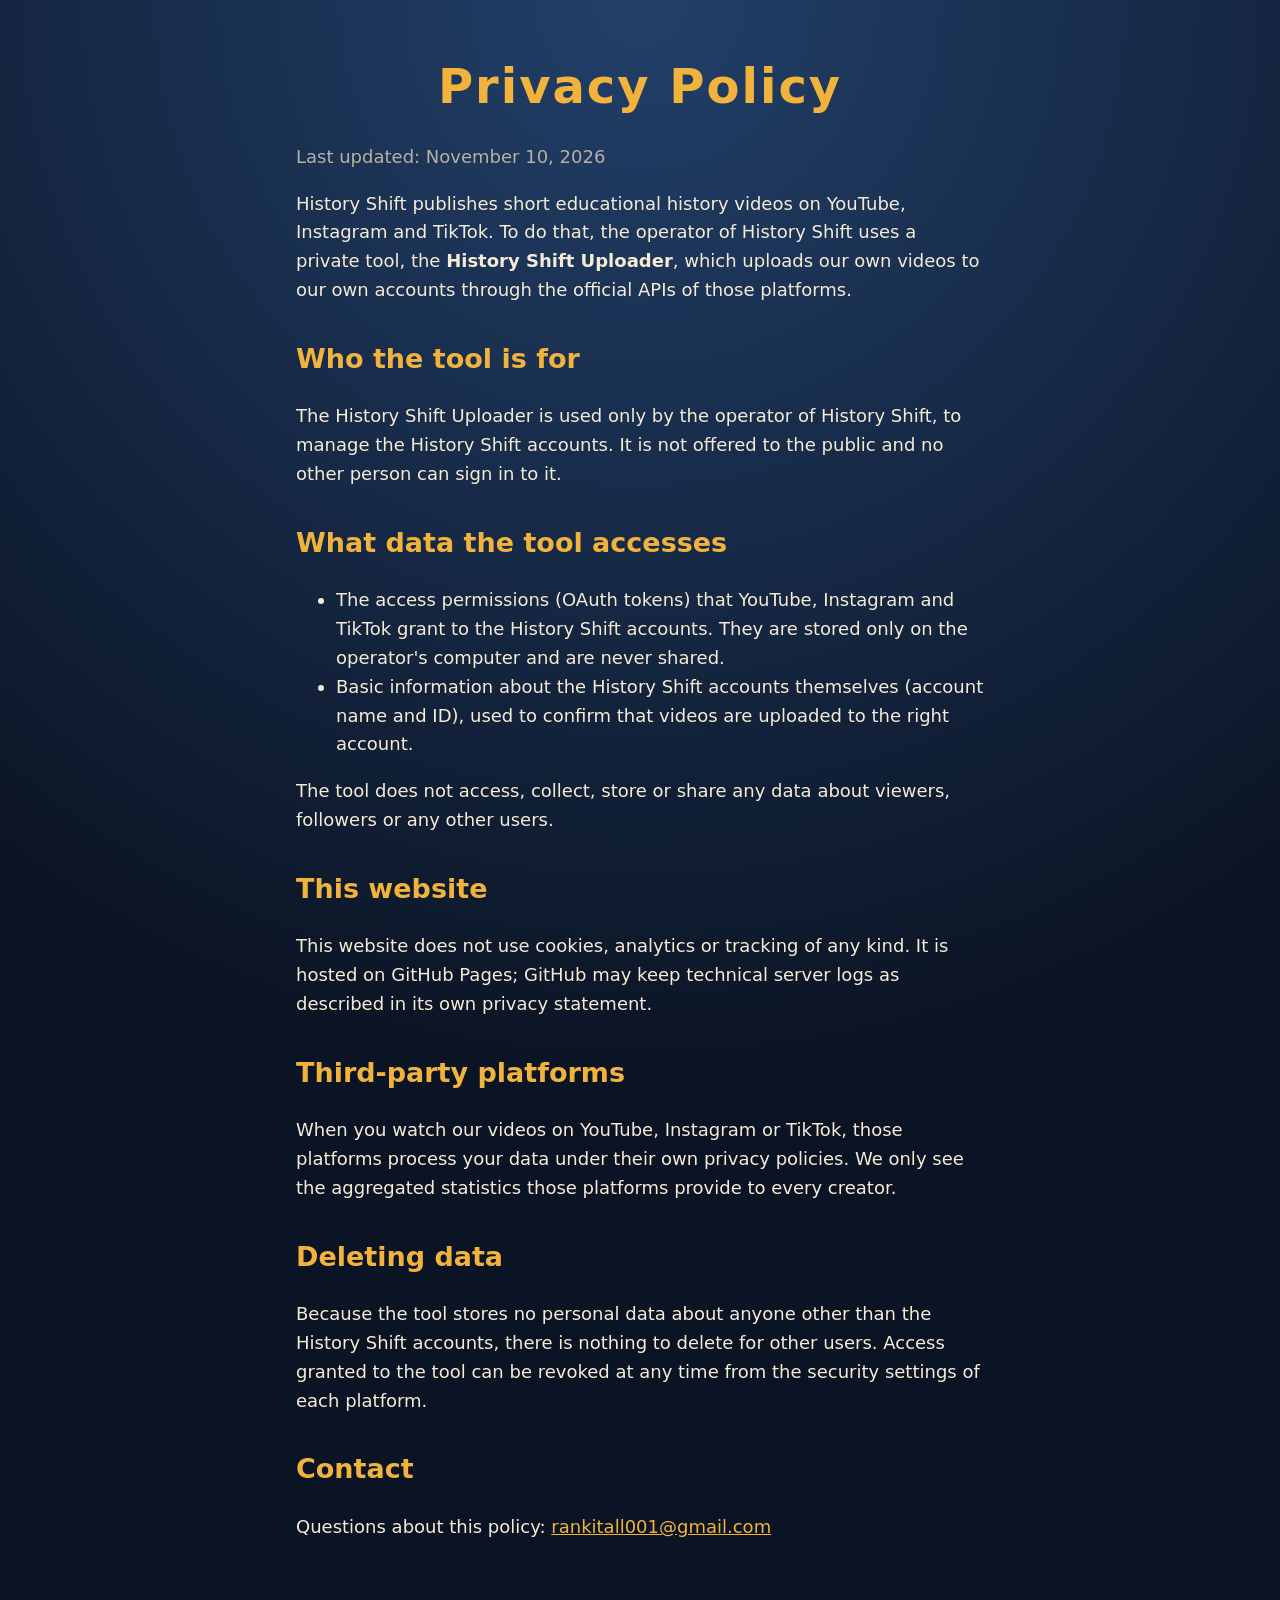
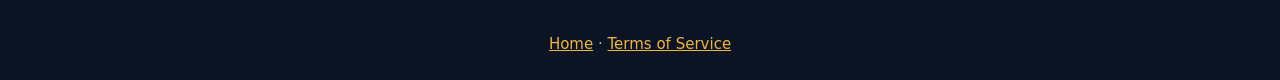
==== privacy.html @ b9410c6f "Web del canal: portada, política de privacidad y condiciones Necesarias para publicar las apps de su" ====
<!doctype html>
<html lang="en">
<head>
  <meta charset="utf-8">
  <meta name="viewport" content="width=device-width, initial-scale=1">
  <title>Privacy Policy · History Shift</title>
  <link rel="icon" href="perfil.png">
  <link rel="stylesheet" href="estilo.css">
</head>
<body>
  <main>
    <h1>Privacy Policy</h1>
    <p class="fecha">Last updated: November 10, 2026</p>

    <p>History Shift publishes short educational history videos on YouTube, Instagram and TikTok. To do that, the operator of History Shift uses a private tool, the <strong>History Shift Uploader</strong>, which uploads our own videos to our own accounts through the official APIs of those platforms.</p>

    <h2>Who the tool is for</h2>
    <p>The History Shift Uploader is used only by the operator of History Shift, to manage the History Shift accounts. It is not offered to the public and no other person can sign in to it.</p>

    <h2>What data the tool accesses</h2>
    <ul>
      <li>The access permissions (OAuth tokens) that YouTube, Instagram and TikTok grant to the History Shift accounts. They are stored only on the operator's computer and are never shared.</li>
      <li>Basic information about the History Shift accounts themselves (account name and ID), used to confirm that videos are uploaded to the right account.</li>
    </ul>
    <p>The tool does not access, collect, store or share any data about viewers, followers or any other users.</p>

    <h2>This website</h2>
    <p>This website does not use cookies, analytics or tracking of any kind. It is hosted on GitHub Pages; GitHub may keep technical server logs as described in its own privacy statement.</p>

    <h2>Third-party platforms</h2>
    <p>When you watch our videos on YouTube, Instagram or TikTok, those platforms process your data under their own privacy policies. We only see the aggregated statistics those platforms provide to every creator.</p>

    <h2>Deleting data</h2>
    <p>Because the tool stores no personal data about anyone other than the History Shift accounts, there is nothing to delete for other users. Access granted to the tool can be revoked at any time from the security settings of each platform.</p>

    <h2>Contact</h2>
    <p>Questions about this policy: <a href="mailto:rankitall001@gmail.com">rankitall001@gmail.com</a></p>
  </main>
  <footer><a href="index.html">Home</a> · <a href="terms.html">Terms of Service</a></footer>
</body>
</html>
---- estilo.css ----
:root {
  --fondo: #0b1424;
  --texto: #f6ebd6;
  --oro: #f2b33d;
  --tenue: #b8b0a2;
}
* { box-sizing: border-box; }
body {
  margin: 0;
  min-height: 100vh;
  display: flex;
  flex-direction: column;
  background: radial-gradient(circle at 50% 0%, #22406a 0%, var(--fondo) 60%);
  color: var(--texto);
  font: 18px/1.6 system-ui, -apple-system, "Segoe UI", sans-serif;
}
main { flex: 1; max-width: 720px; margin: 0 auto; padding: 48px 16px; }
.logo { display: block; margin: 0 auto 16px; }
h1 { text-align: center; color: var(--oro); font-size: 48px; letter-spacing: 2px; margin: 0; }
h2 { color: var(--oro); margin-top: 32px; }
.lema { text-align: center; font-weight: 700; margin-top: 4px; }
.enlaces { text-align: center; }
a { color: var(--oro); }
footer { text-align: center; padding: 24px 16px; color: var(--tenue); font-size: 15px; }
.fecha { color: var(--tenue); }
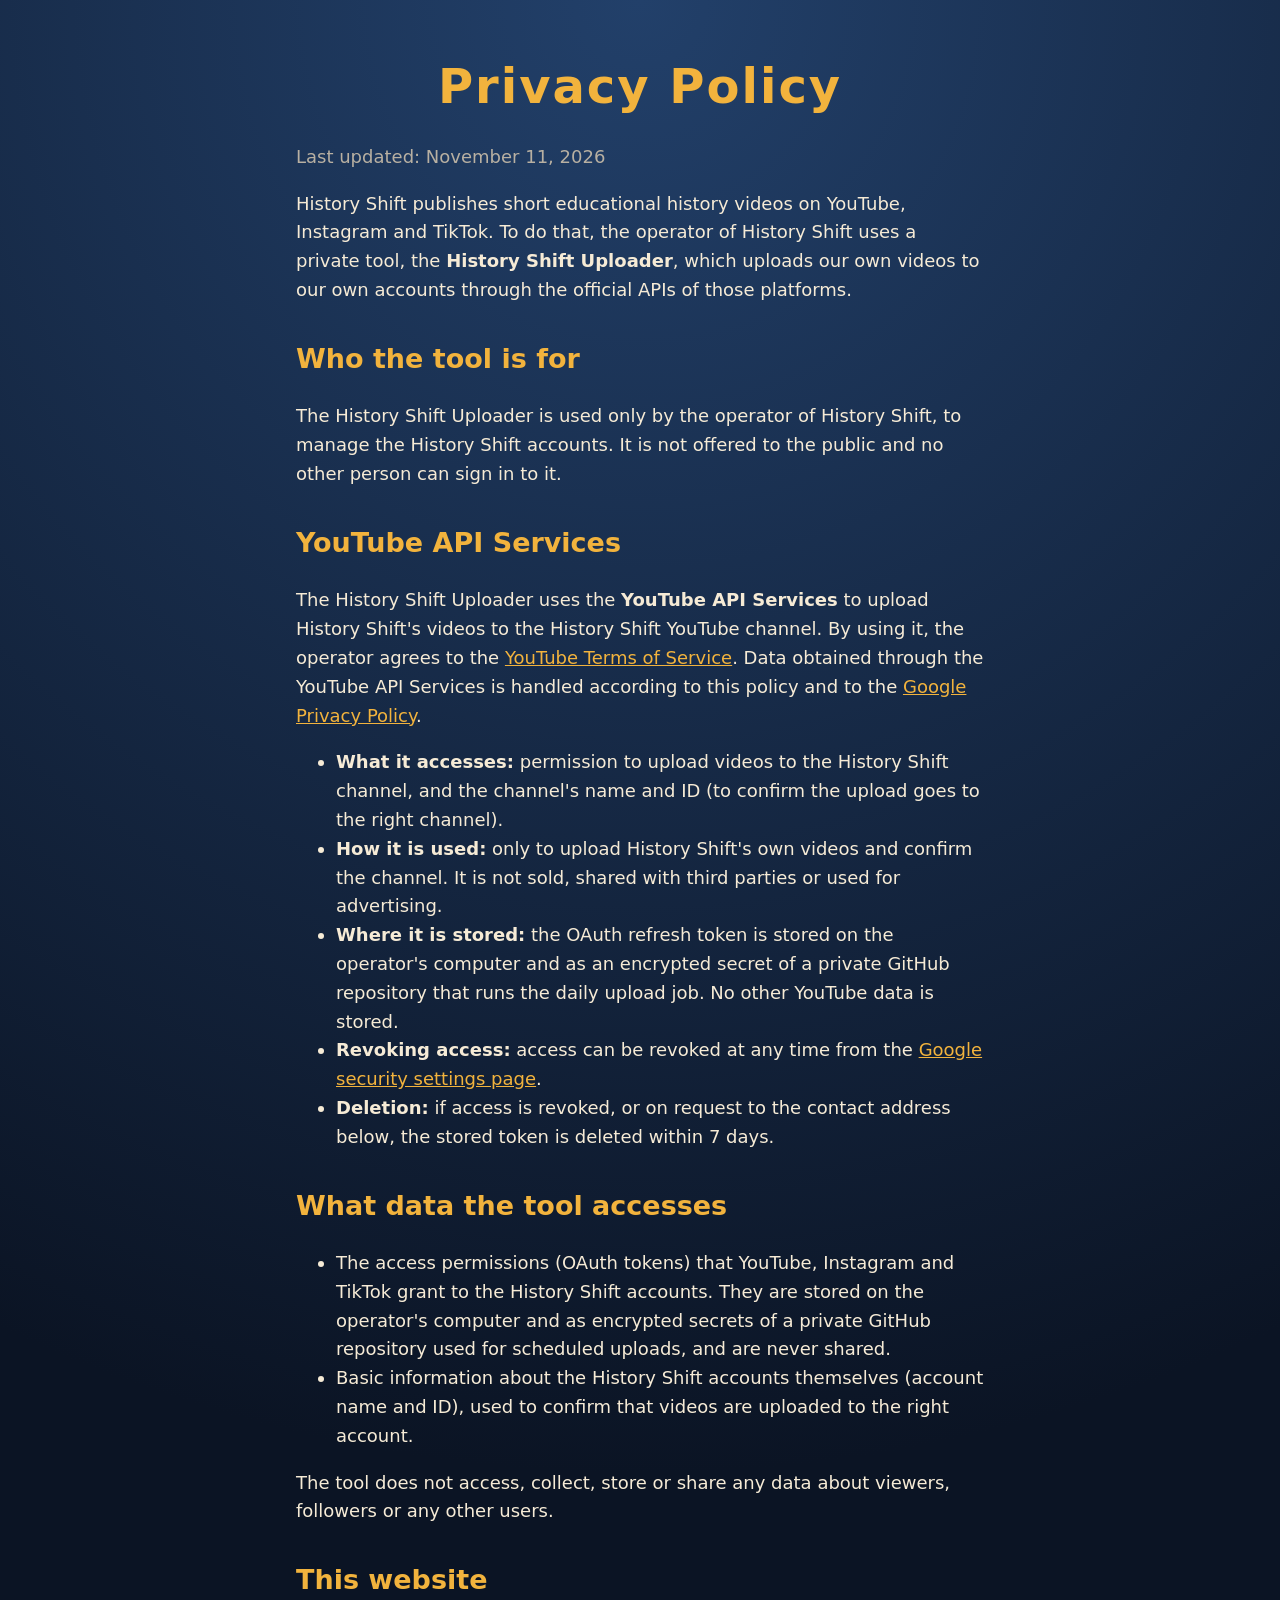
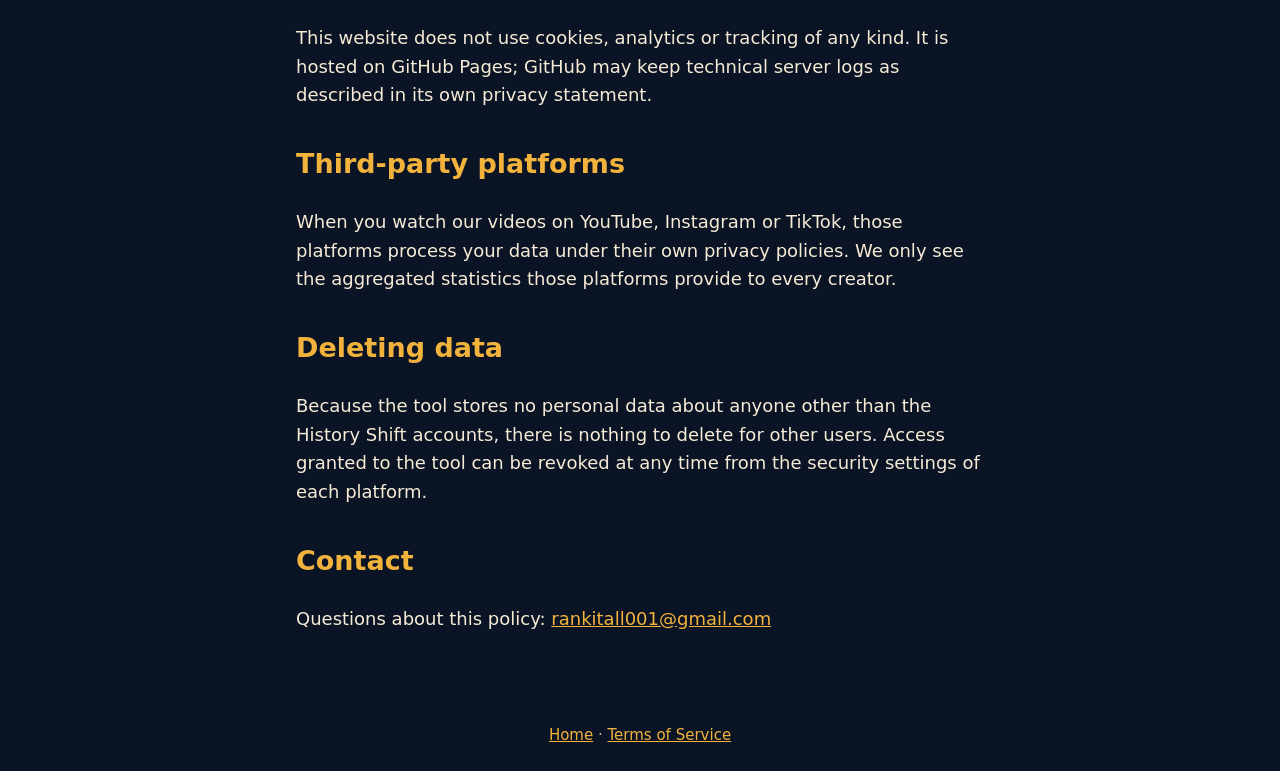
==== commit 2eff9790: "Web: enlaces y apartado de YouTube API Services para la auditoría YouTube exige que la política de p" ====
--- a/privacy.html
+++ b/privacy.html
@@ -10,16 +10,26 @@
 <body>
   <main>
     <h1>Privacy Policy</h1>
-    <p class="fecha">Last updated: November 10, 2026</p>
+    <p class="fecha">Last updated: November 11, 2026</p>
 
     <p>History Shift publishes short educational history videos on YouTube, Instagram and TikTok. To do that, the operator of History Shift uses a private tool, the <strong>History Shift Uploader</strong>, which uploads our own videos to our own accounts through the official APIs of those platforms.</p>
 
     <h2>Who the tool is for</h2>
     <p>The History Shift Uploader is used only by the operator of History Shift, to manage the History Shift accounts. It is not offered to the public and no other person can sign in to it.</p>
 
+    <h2>YouTube API Services</h2>
+    <p>The History Shift Uploader uses the <strong>YouTube API Services</strong> to upload History Shift's videos to the History Shift YouTube channel. By using it, the operator agrees to the <a href="https://www.youtube.com/t/terms">YouTube Terms of Service</a>. Data obtained through the YouTube API Services is handled according to this policy and to the <a href="https://policies.google.com/privacy">Google Privacy Policy</a>.</p>
+    <ul>
+      <li><strong>What it accesses:</strong> permission to upload videos to the History Shift channel, and the channel's name and ID (to confirm the upload goes to the right channel).</li>
+      <li><strong>How it is used:</strong> only to upload History Shift's own videos and confirm the channel. It is not sold, shared with third parties or used for advertising.</li>
+      <li><strong>Where it is stored:</strong> the OAuth refresh token is stored on the operator's computer and as an encrypted secret of a private GitHub repository that runs the daily upload job. No other YouTube data is stored.</li>
+      <li><strong>Revoking access:</strong> access can be revoked at any time from the <a href="https://security.google.com/settings/security/permissions">Google security settings page</a>.</li>
+      <li><strong>Deletion:</strong> if access is revoked, or on request to the contact address below, the stored token is deleted within 7 days.</li>
+    </ul>
+
     <h2>What data the tool accesses</h2>
     <ul>
-      <li>The access permissions (OAuth tokens) that YouTube, Instagram and TikTok grant to the History Shift accounts. They are stored only on the operator's computer and are never shared.</li>
+      <li>The access permissions (OAuth tokens) that YouTube, Instagram and TikTok grant to the History Shift accounts. They are stored on the operator's computer and as encrypted secrets of a private GitHub repository used for scheduled uploads, and are never shared.</li>
       <li>Basic information about the History Shift accounts themselves (account name and ID), used to confirm that videos are uploaded to the right account.</li>
     </ul>
     <p>The tool does not access, collect, store or share any data about viewers, followers or any other users.</p>
